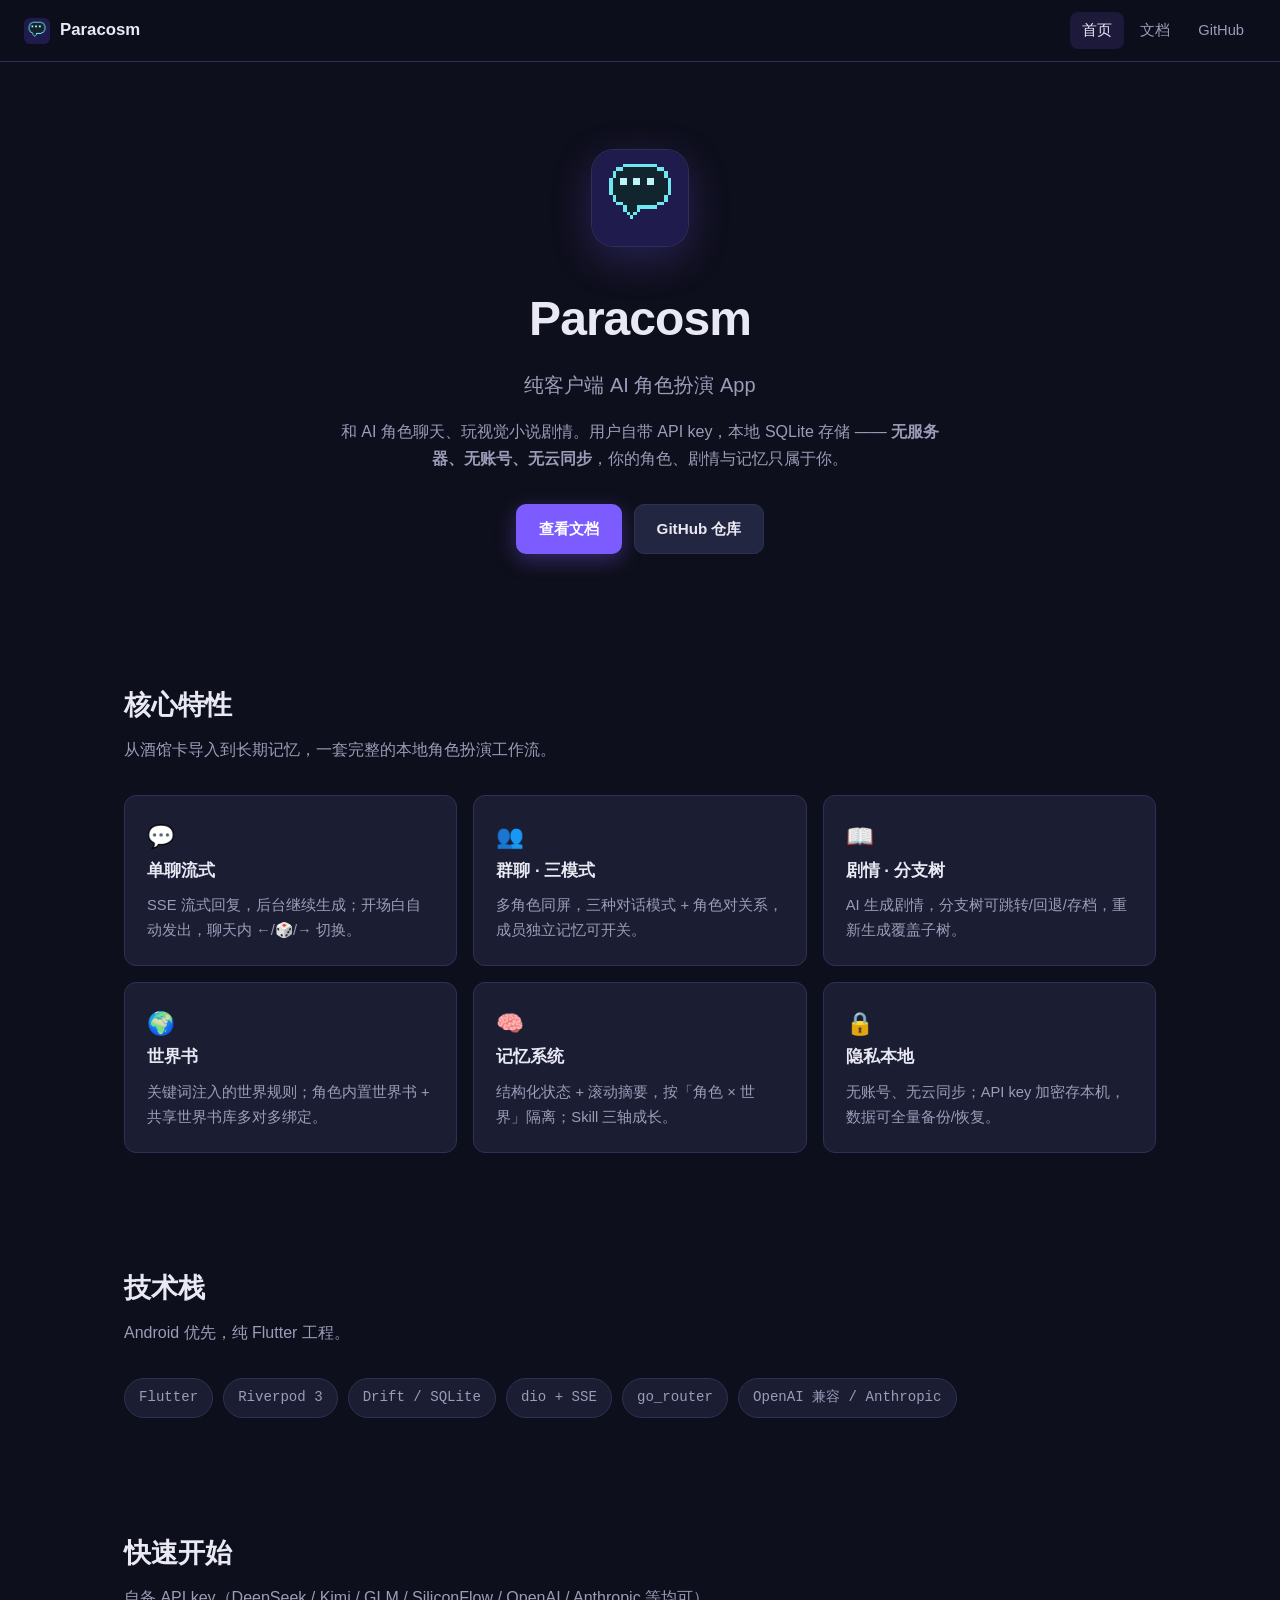
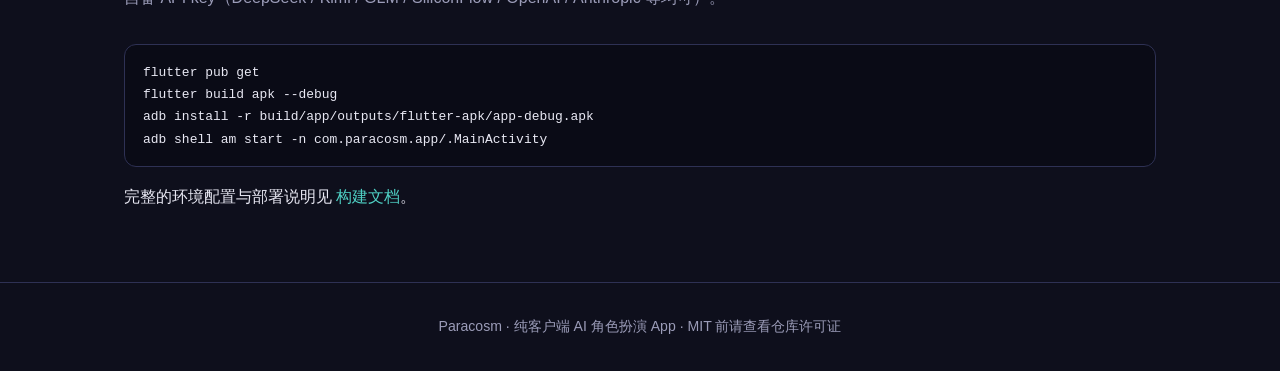
==== docs/index.html @ 5ae267b6 "初始化 Paracosm 仓库：Flutter 客户端 AI 角色扮演 App + GitHub Pages 文档站" ====
<!DOCTYPE html>
<html lang="zh-CN">
<head>
  <meta charset="UTF-8" />
  <meta name="viewport" content="width=device-width, initial-scale=1.0" />
  <title>Paracosm — 纯客户端 AI 角色扮演 App</title>
  <meta name="description" content="Paracosm 是一款纯客户端的 AI 角色扮演 App：用户自带 API key，本地 SQLite 存储，和 AI 角色聊天、玩视觉小说剧情。无服务器、无账号、无云同步。" />
  <link rel="icon" type="image/png" href="assets/icon.png" />
  <link rel="stylesheet" href="assets/style.css" />
</head>
<body>

<nav class="nav">
  <a class="brand" href="index.html">
    <img src="assets/icon.png" alt="Paracosm 图标" />
    Paracosm
  </a>
  <div class="links">
    <a href="index.html" class="active">首页</a>
    <a href="docs/">文档</a>
    <a href="https://github.com/99cz99/paracosm" target="_blank" rel="noopener">GitHub</a>
  </div>
</nav>

<header class="hero">
  <img class="logo" src="assets/icon.png" alt="Paracosm 像素风图标" />
  <h1>Paracosm</h1>
  <p class="tagline">纯客户端 AI 角色扮演 App</p>
  <p class="sub">
    和 AI 角色聊天、玩视觉小说剧情。用户自带 API key，本地 SQLite 存储 ——
    <strong>无服务器、无账号、无云同步</strong>，你的角色、剧情与记忆只属于你。
  </p>
  <div class="cta">
    <a class="btn btn-primary" href="docs/">查看文档</a>
    <a class="btn btn-ghost" href="https://github.com/99cz99/paracosm" target="_blank" rel="noopener">GitHub 仓库</a>
  </div>
</header>

<main class="container">

  <section class="section">
    <h2>核心特性</h2>
    <p class="lead">从酒馆卡导入到长期记忆，一套完整的本地角色扮演工作流。</p>
    <div class="grid">
      <div class="card">
        <div class="emoji">💬</div>
        <h3>单聊流式</h3>
        <p>SSE 流式回复，后台继续生成；开场白自动发出，聊天内 ←/🎲/→ 切换。</p>
      </div>
      <div class="card">
        <div class="emoji">👥</div>
        <h3>群聊 · 三模式</h3>
        <p>多角色同屏，三种对话模式 + 角色对关系，成员独立记忆可开关。</p>
      </div>
      <div class="card">
        <div class="emoji">📖</div>
        <h3>剧情 · 分支树</h3>
        <p>AI 生成剧情，分支树可跳转/回退/存档，重新生成覆盖子树。</p>
      </div>
      <div class="card">
        <div class="emoji">🌍</div>
        <h3>世界书</h3>
        <p>关键词注入的世界规则；角色内置世界书 + 共享世界书库多对多绑定。</p>
      </div>
      <div class="card">
        <div class="emoji">🧠</div>
        <h3>记忆系统</h3>
        <p>结构化状态 + 滚动摘要，按「角色 × 世界」隔离；Skill 三轴成长。</p>
      </div>
      <div class="card">
        <div class="emoji">🔒</div>
        <h3>隐私本地</h3>
        <p>无账号、无云同步；API key 加密存本机，数据可全量备份/恢复。</p>
      </div>
    </div>
  </section>

  <section class="section">
    <h2>技术栈</h2>
    <p class="lead">Android 优先，纯 Flutter 工程。</p>
    <div class="badges">
      <span class="badge">Flutter</span>
      <span class="badge">Riverpod 3</span>
      <span class="badge">Drift / SQLite</span>
      <span class="badge">dio + SSE</span>
      <span class="badge">go_router</span>
      <span class="badge">OpenAI 兼容 / Anthropic</span>
    </div>
  </section>

  <section class="section">
    <h2>快速开始</h2>
    <p class="lead">自备 API key（DeepSeek / Kimi / GLM / SiliconFlow / OpenAI / Anthropic 等均可）。</p>
    <pre><code>flutter pub get
flutter build apk --debug
adb install -r build/app/outputs/flutter-apk/app-debug.apk
adb shell am start -n com.paracosm.app/.MainActivity</code></pre>
    <p>完整的环境配置与部署说明见 <a href="docs/getting-started.html">构建文档</a>。</p>
  </section>

</main>

<footer class="footer">
  Paracosm · 纯客户端 AI 角色扮演 App · MIT 前请查看仓库许可证
</footer>

</body>
</html>
---- docs/assets/style.css ----
/* Paracosm 站点样式 —— 深色主题，像素风点缀，无外部依赖 */

:root {
  --bg: #0e0f1c;
  --bg-2: #15172a;
  --surface: #1b1d33;
  --surface-2: #232641;
  --border: #2e3154;
  --text: #e9e9f4;
  --muted: #9b9cb8;
  --accent: #7c5cff;
  --accent-2: #4fd1c5;
  --accent-soft: rgba(124, 92, 255, 0.14);
  --radius: 12px;
  --mono: "SFMono-Regular", Consolas, "Liberation Mono", Menlo, monospace;
  --sans: -apple-system, BlinkMacSystemFont, "Segoe UI", "PingFang SC",
    "Microsoft YaHei", "Noto Sans SC", Roboto, sans-serif;
}

* { box-sizing: border-box; }

html { scroll-behavior: smooth; }

body {
  margin: 0;
  font-family: var(--sans);
  color: var(--text);
  background: var(--bg);
  line-height: 1.7;
  -webkit-font-smoothing: antialiased;
}

a { color: var(--accent-2); text-decoration: none; }
a:hover { text-decoration: underline; }

code, pre {
  font-family: var(--mono);
  font-size: 0.9em;
}

pre {
  background: #0a0b16;
  border: 1px solid var(--border);
  border-radius: var(--radius);
  padding: 16px 18px;
  overflow-x: auto;
  line-height: 1.55;
}

pre code { background: none; padding: 0; }

code {
  background: var(--surface-2);
  padding: 2px 6px;
  border-radius: 6px;
}

/* 顶部导航 */
.nav {
  position: sticky;
  top: 0;
  z-index: 50;
  display: flex;
  align-items: center;
  gap: 18px;
  padding: 12px 24px;
  background: rgba(14, 15, 28, 0.82);
  backdrop-filter: blur(10px);
  border-bottom: 1px solid var(--border);
}

.nav .brand {
  display: flex;
  align-items: center;
  gap: 10px;
  font-weight: 700;
  font-size: 1.05rem;
  color: var(--text);
}

.nav .brand img { width: 26px; height: 26px; border-radius: 6px; }

.nav .links { margin-left: auto; display: flex; gap: 4px; }

.nav .links a {
  color: var(--muted);
  padding: 6px 12px;
  border-radius: 8px;
  font-size: 0.92rem;
}
.nav .links a:hover { color: var(--text); background: var(--surface-2); text-decoration: none; }
.nav .links a.active { color: var(--text); background: var(--accent-soft); }

/* 通用容器 */
.container { max-width: 1080px; margin: 0 auto; padding: 0 24px; }

/* Hero */
.hero {
  text-align: center;
  padding: 88px 24px 72px;
}

.hero .logo {
  width: 96px;
  height: 96px;
  border-radius: 22px;
  box-shadow: 0 0 0 1px var(--border), 0 12px 40px rgba(124, 92, 255, 0.25);
  image-rendering: pixelated;
}

.hero h1 {
  margin: 24px 0 8px;
  font-size: 3rem;
  letter-spacing: -0.02em;
}

.hero .tagline {
  font-size: 1.25rem;
  color: var(--muted);
  margin: 0 0 8px;
}

.hero .sub {
  max-width: 620px;
  margin: 16px auto 32px;
  color: var(--muted);
}

.hero .cta { display: flex; gap: 12px; justify-content: center; flex-wrap: wrap; }

.btn {
  display: inline-block;
  padding: 11px 22px;
  border-radius: 10px;
  font-weight: 600;
  font-size: 0.95rem;
  border: 1px solid transparent;
  transition: transform 0.06s ease, box-shadow 0.12s ease;
}
.btn:hover { text-decoration: none; transform: translateY(-1px); }

.btn-primary {
  background: var(--accent);
  color: #fff;
  box-shadow: 0 6px 20px rgba(124, 92, 255, 0.35);
}
.btn-primary:hover { box-shadow: 0 8px 26px rgba(124, 92, 255, 0.5); }

.btn-ghost { background: var(--surface-2); color: var(--text); border-color: var(--border); }

/* 区块 */
.section { padding: 56px 0; }
.section h2 { font-size: 1.7rem; margin: 0 0 8px; }
.section .lead { color: var(--muted); max-width: 640px; margin: 0 0 32px; }

/* 特性卡片 */
.grid {
  display: grid;
  grid-template-columns: repeat(auto-fit, minmax(280px, 1fr));
  gap: 16px;
}

.card {
  background: var(--surface);
  border: 1px solid var(--border);
  border-radius: var(--radius);
  padding: 22px;
}

.card h3 { margin: 0 0 8px; font-size: 1.05rem; }
.card p { margin: 0; color: var(--muted); font-size: 0.92rem; }

.card .emoji { font-size: 1.4rem; }

/* 技术栈徽章 */
.badges { display: flex; flex-wrap: wrap; gap: 10px; }

.badge {
  background: var(--surface);
  border: 1px solid var(--border);
  color: var(--muted);
  padding: 7px 14px;
  border-radius: 999px;
  font-size: 0.88rem;
  font-family: var(--mono);
}

/* 页脚 */
.footer {
  border-top: 1px solid var(--border);
  padding: 32px 24px;
  text-align: center;
  color: var(--muted);
  font-size: 0.88rem;
}

/* 文档布局 */
.doc-layout {
  display: grid;
  grid-template-columns: 220px 1fr;
  gap: 32px;
  padding: 40px 24px 72px;
  max-width: 1080px;
  margin: 0 auto;
  align-items: start;
}

.sidebar {
  position: sticky;
  top: 72px;
  display: flex;
  flex-direction: column;
  gap: 4px;
  padding: 12px;
  background: var(--surface);
  border: 1px solid var(--border);
  border-radius: var(--radius);
}

.sidebar .side-title {
  font-size: 0.78rem;
  text-transform: uppercase;
  letter-spacing: 0.08em;
  color: var(--muted);
  padding: 4px 8px 8px;
}

.sidebar a {
  color: var(--muted);
  padding: 8px 10px;
  border-radius: 8px;
  font-size: 0.92rem;
}
.sidebar a:hover { color: var(--text); background: var(--surface-2); text-decoration: none; }
.sidebar a.active { color: var(--text); background: var(--accent-soft); }

.doc-content h1 { font-size: 2rem; margin-top: 0; }
.doc-content h2 { font-size: 1.35rem; margin-top: 40px; border-bottom: 1px solid var(--border); padding-bottom: 8px; }
.doc-content h3 { font-size: 1.08rem; margin-top: 28px; }
.doc-content p, .doc-content li { color: #cfd0e0; }

.doc-content ul, .doc-content ol { padding-left: 24px; }
.doc-content li { margin: 6px 0; }

.callout {
  background: var(--accent-soft);
  border: 1px solid rgba(124, 92, 255, 0.4);
  border-radius: var(--radius);
  padding: 14px 18px;
  margin: 20px 0;
  font-size: 0.92rem;
}
.callout.warn {
  background: rgba(255, 193, 7, 0.1);
  border-color: rgba(255, 193, 7, 0.4);
}

table {
  width: 100%;
  border-collapse: collapse;
  margin: 20px 0;
  font-size: 0.92rem;
}
th, td {
  border: 1px solid var(--border);
  padding: 10px 14px;
  text-align: left;
}
th { background: var(--surface-2); }

/* 响应式 */
@media (max-width: 760px) {
  .doc-layout { grid-template-columns: 1fr; }
  .sidebar { position: static; flex-direction: row; flex-wrap: wrap; }
  .hero h1 { font-size: 2.2rem; }
  .nav .links { gap: 0; }
}
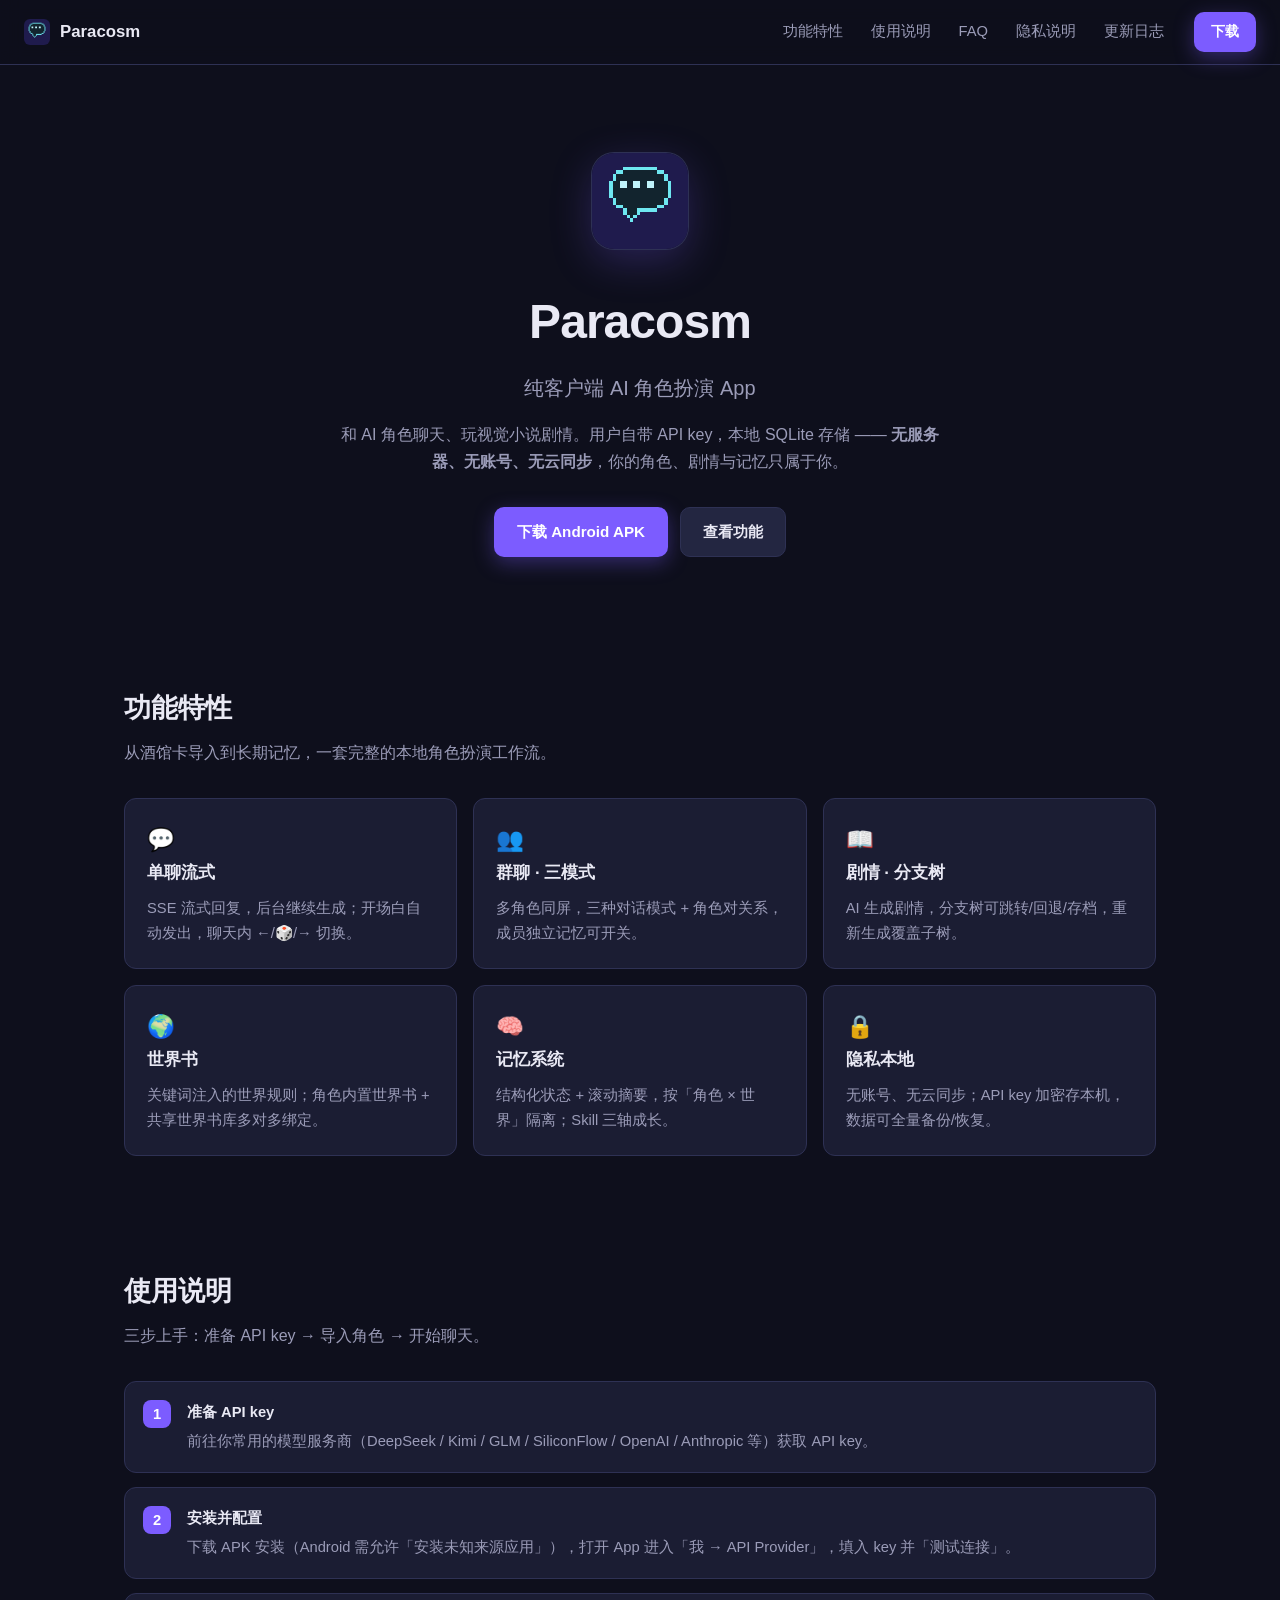
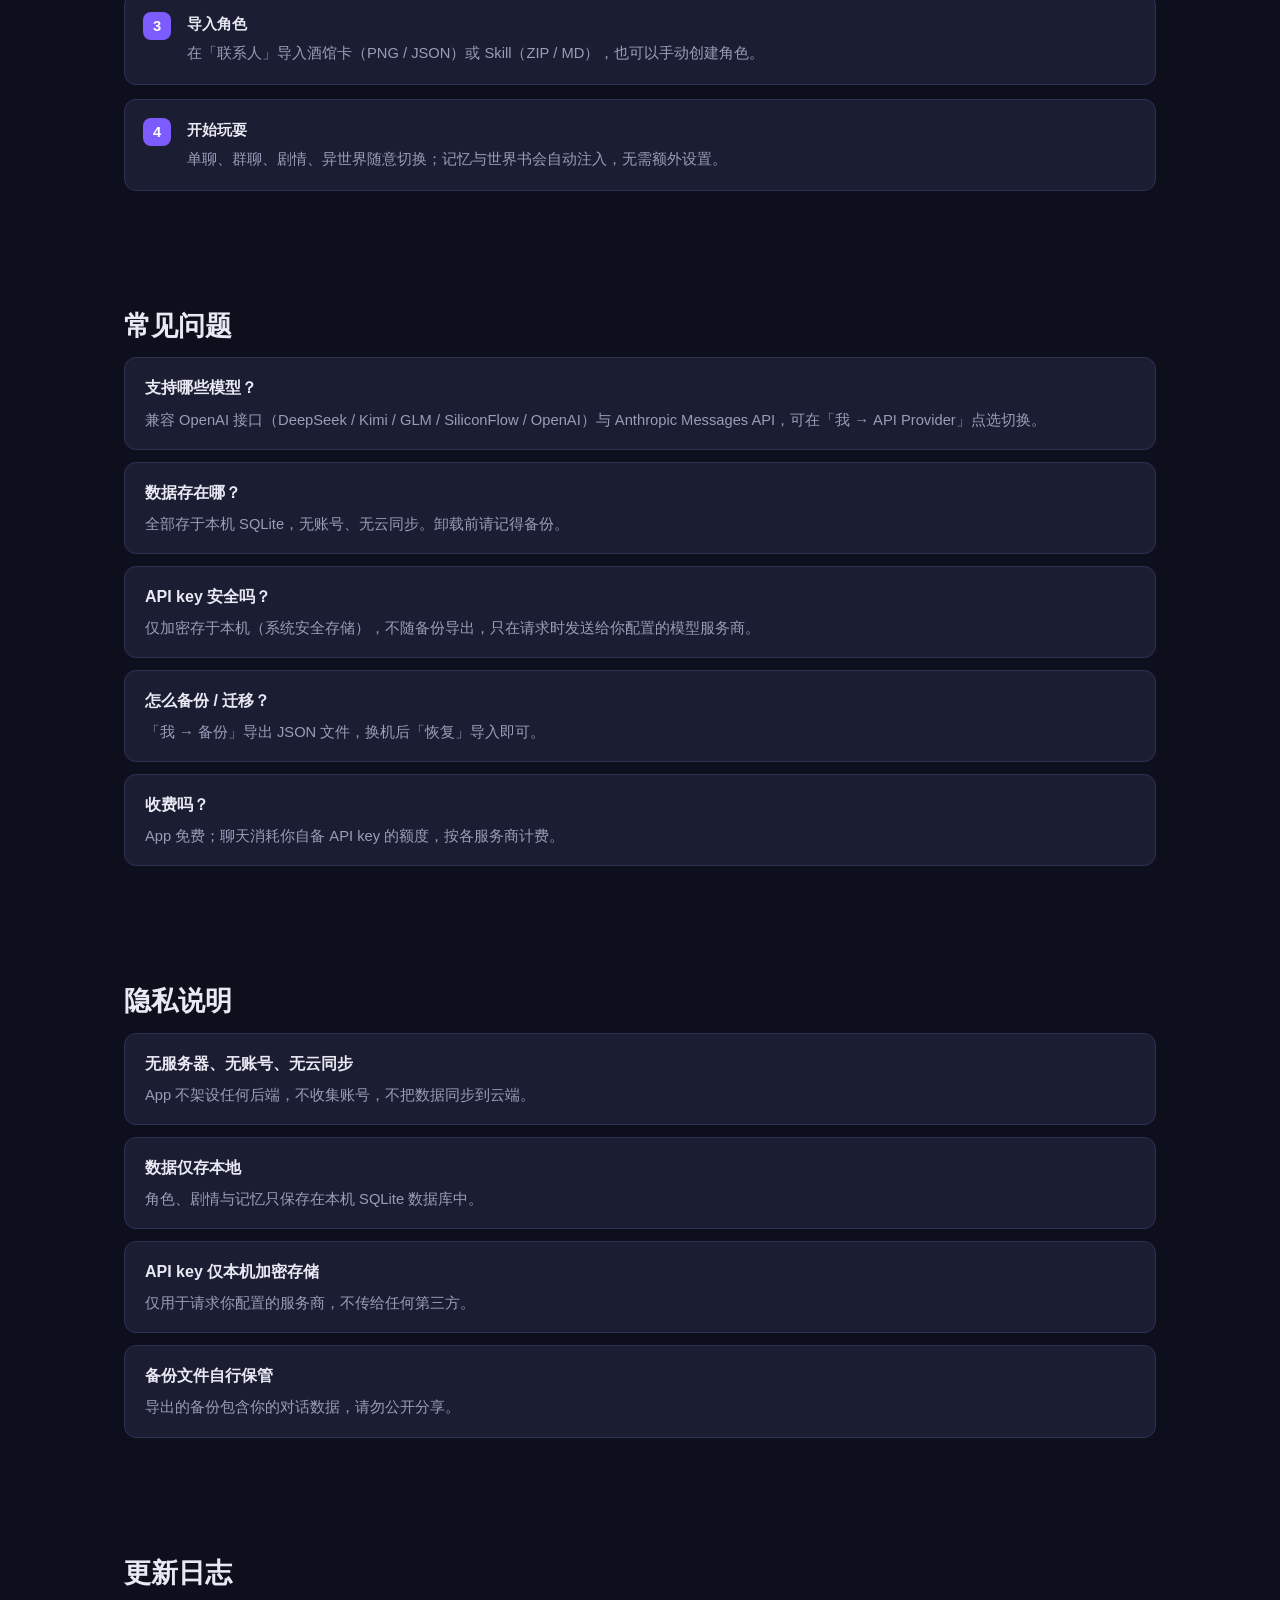
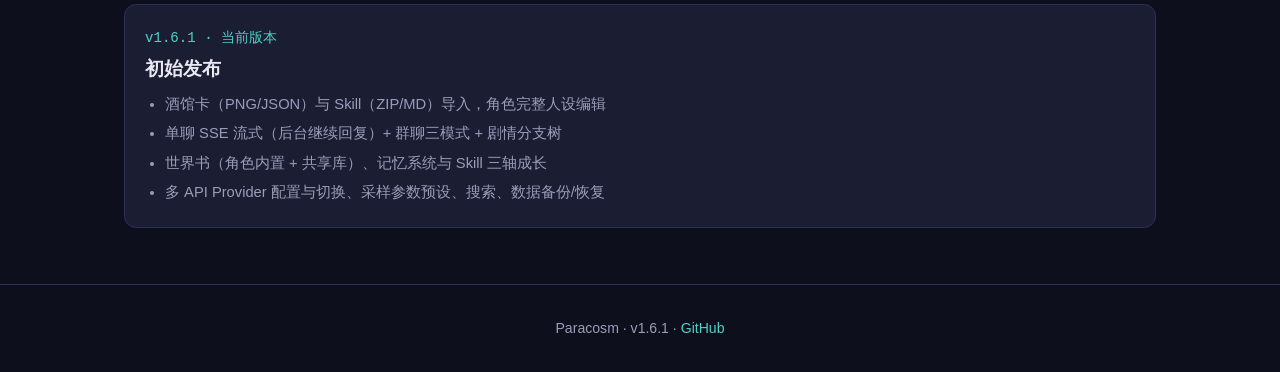
==== commit c3a8c8bb: "站点改为软件发布页：单页介绍 + 下载 + 使用说明/FAQ/隐私/更新日志" ====
--- a/docs/index.html
+++ b/docs/index.html
@@ -11,18 +11,21 @@
 <body>
 
 <nav class="nav">
-  <a class="brand" href="index.html">
+  <a class="brand" href="#top">
     <img src="assets/icon.png" alt="Paracosm 图标" />
     Paracosm
   </a>
   <div class="links">
-    <a href="index.html" class="active">首页</a>
-    <a href="docs/">文档</a>
-    <a href="https://github.com/99cz99/paracosm" target="_blank" rel="noopener">GitHub</a>
+    <a href="#features">功能特性</a>
+    <a href="#guide">使用说明</a>
+    <a href="#faq">FAQ</a>
+    <a href="#privacy">隐私说明</a>
+    <a href="#changelog">更新日志</a>
   </div>
+  <a class="btn btn-primary btn-download" href="https://github.com/99cz99/paracosm/releases" target="_blank" rel="noopener">下载</a>
 </nav>
 
-<header class="hero">
+<header class="hero" id="top">
   <img class="logo" src="assets/icon.png" alt="Paracosm 像素风图标" />
   <h1>Paracosm</h1>
   <p class="tagline">纯客户端 AI 角色扮演 App</p>
@@ -31,15 +34,15 @@
     <strong>无服务器、无账号、无云同步</strong>，你的角色、剧情与记忆只属于你。
   </p>
   <div class="cta">
-    <a class="btn btn-primary" href="docs/">查看文档</a>
-    <a class="btn btn-ghost" href="https://github.com/99cz99/paracosm" target="_blank" rel="noopener">GitHub 仓库</a>
+    <a class="btn btn-primary" href="https://github.com/99cz99/paracosm/releases" target="_blank" rel="noopener">下载 Android APK</a>
+    <a class="btn btn-ghost" href="#features">查看功能</a>
   </div>
 </header>
 
 <main class="container">
 
-  <section class="section">
-    <h2>核心特性</h2>
+  <section class="section" id="features">
+    <h2>功能特性</h2>
     <p class="lead">从酒馆卡导入到长期记忆，一套完整的本地角色扮演工作流。</p>
     <div class="grid">
       <div class="card">
@@ -75,33 +78,98 @@
     </div>
   </section>
 
-  <section class="section">
-    <h2>技术栈</h2>
-    <p class="lead">Android 优先，纯 Flutter 工程。</p>
-    <div class="badges">
-      <span class="badge">Flutter</span>
-      <span class="badge">Riverpod 3</span>
-      <span class="badge">Drift / SQLite</span>
-      <span class="badge">dio + SSE</span>
-      <span class="badge">go_router</span>
-      <span class="badge">OpenAI 兼容 / Anthropic</span>
+  <section class="section" id="guide">
+    <h2>使用说明</h2>
+    <p class="lead">三步上手：准备 API key → 导入角色 → 开始聊天。</p>
+    <ol class="steps">
+      <li>
+        <strong>准备 API key</strong>
+        前往你常用的模型服务商（DeepSeek / Kimi / GLM / SiliconFlow / OpenAI / Anthropic 等）获取 API key。
+      </li>
+      <li>
+        <strong>安装并配置</strong>
+        下载 APK 安装（Android 需允许「安装未知来源应用」），打开 App 进入「我 → API Provider」，填入 key 并「测试连接」。
+      </li>
+      <li>
+        <strong>导入角色</strong>
+        在「联系人」导入酒馆卡（PNG / JSON）或 Skill（ZIP / MD），也可以手动创建角色。
+      </li>
+      <li>
+        <strong>开始玩耍</strong>
+        单聊、群聊、剧情、异世界随意切换；记忆与世界书会自动注入，无需额外设置。
+      </li>
+    </ol>
+  </section>
+
+  <section class="section" id="faq">
+    <h2>常见问题</h2>
+    <div class="faq">
+      <div class="faq-item">
+        <h3>支持哪些模型？</h3>
+        <p>兼容 OpenAI 接口（DeepSeek / Kimi / GLM / SiliconFlow / OpenAI）与 Anthropic Messages API，可在「我 → API Provider」点选切换。</p>
+      </div>
+      <div class="faq-item">
+        <h3>数据存在哪？</h3>
+        <p>全部存于本机 SQLite，无账号、无云同步。卸载前请记得备份。</p>
+      </div>
+      <div class="faq-item">
+        <h3>API key 安全吗？</h3>
+        <p>仅加密存于本机（系统安全存储），不随备份导出，只在请求时发送给你配置的模型服务商。</p>
+      </div>
+      <div class="faq-item">
+        <h3>怎么备份 / 迁移？</h3>
+        <p>「我 → 备份」导出 JSON 文件，换机后「恢复」导入即可。</p>
+      </div>
+      <div class="faq-item">
+        <h3>收费吗？</h3>
+        <p>App 免费；聊天消耗你自备 API key 的额度，按各服务商计费。</p>
+      </div>
     </div>
   </section>
 
-  <section class="section">
-    <h2>快速开始</h2>
-    <p class="lead">自备 API key（DeepSeek / Kimi / GLM / SiliconFlow / OpenAI / Anthropic 等均可）。</p>
-    <pre><code>flutter pub get
-flutter build apk --debug
-adb install -r build/app/outputs/flutter-apk/app-debug.apk
-adb shell am start -n com.paracosm.app/.MainActivity</code></pre>
-    <p>完整的环境配置与部署说明见 <a href="docs/getting-started.html">构建文档</a>。</p>
+  <section class="section" id="privacy">
+    <h2>隐私说明</h2>
+    <div class="faq">
+      <div class="faq-item">
+        <h3>无服务器、无账号、无云同步</h3>
+        <p>App 不架设任何后端，不收集账号，不把数据同步到云端。</p>
+      </div>
+      <div class="faq-item">
+        <h3>数据仅存本地</h3>
+        <p>角色、剧情与记忆只保存在本机 SQLite 数据库中。</p>
+      </div>
+      <div class="faq-item">
+        <h3>API key 仅本机加密存储</h3>
+        <p>仅用于请求你配置的服务商，不传给任何第三方。</p>
+      </div>
+      <div class="faq-item">
+        <h3>备份文件自行保管</h3>
+        <p>导出的备份包含你的对话数据，请勿公开分享。</p>
+      </div>
+    </div>
+  </section>
+
+  <section class="section" id="changelog">
+    <h2>更新日志</h2>
+    <div class="changelog">
+      <div class="release">
+        <span class="ver">v1.6.1 · 当前版本</span>
+        <h3>初始发布</h3>
+        <ul>
+          <li>酒馆卡（PNG/JSON）与 Skill（ZIP/MD）导入，角色完整人设编辑</li>
+          <li>单聊 SSE 流式（后台继续回复）+ 群聊三模式 + 剧情分支树</li>
+          <li>世界书（角色内置 + 共享库）、记忆系统与 Skill 三轴成长</li>
+          <li>多 API Provider 配置与切换、采样参数预设、搜索、数据备份/恢复</li>
+        </ul>
+      </div>
+    </div>
   </section>
 
 </main>
 
 <footer class="footer">
-  Paracosm · 纯客户端 AI 角色扮演 App · MIT 前请查看仓库许可证
+  Paracosm · v1.6.1 ·
+  <a href="https://github.com/99cz99/paracosm" target="_blank" rel="noopener">GitHub</a>
 </footer>
 
 </body>
--- a/docs/assets/style.css
+++ b/docs/assets/style.css
@@ -275,3 +275,74 @@
   .hero h1 { font-size: 2.2rem; }
   .nav .links { gap: 0; }
 }
+
+/* —— 发布页补充 —— */
+
+section[id] { scroll-margin-top: 76px; }
+
+.nav { flex-wrap: wrap; }
+.nav .btn-download { padding: 7px 16px; font-size: 0.88rem; }
+
+/* 使用说明步骤 */
+.steps {
+  counter-reset: step;
+  list-style: none;
+  padding: 0;
+  margin: 0;
+  display: grid;
+  gap: 14px;
+}
+.steps li {
+  counter-increment: step;
+  position: relative;
+  background: var(--surface);
+  border: 1px solid var(--border);
+  border-radius: var(--radius);
+  padding: 18px 20px 18px 62px;
+  color: var(--muted);
+  font-size: 0.92rem;
+}
+.steps li::before {
+  content: counter(step);
+  position: absolute;
+  left: 18px;
+  top: 18px;
+  width: 28px;
+  height: 28px;
+  border-radius: 8px;
+  background: var(--accent);
+  color: #fff;
+  font-weight: 700;
+  display: flex;
+  align-items: center;
+  justify-content: center;
+}
+.steps li strong { display: block; margin-bottom: 4px; color: var(--text); }
+
+/* FAQ / 隐私 */
+.faq { display: grid; gap: 12px; }
+.faq-item {
+  background: var(--surface);
+  border: 1px solid var(--border);
+  border-radius: var(--radius);
+  padding: 16px 20px;
+}
+.faq-item h3 { margin: 0 0 6px; font-size: 1rem; }
+.faq-item p { margin: 0; color: var(--muted); font-size: 0.92rem; }
+
+/* 更新日志 */
+.changelog { display: grid; gap: 12px; }
+.release {
+  background: var(--surface);
+  border: 1px solid var(--border);
+  border-radius: var(--radius);
+  padding: 18px 20px;
+}
+.release .ver {
+  font-family: var(--mono);
+  color: var(--accent-2);
+  font-size: 0.88rem;
+}
+.release h3 { margin: 2px 0 8px; }
+.release ul { margin: 0; padding-left: 20px; }
+.release li { color: var(--muted); font-size: 0.92rem; margin: 4px 0; }
